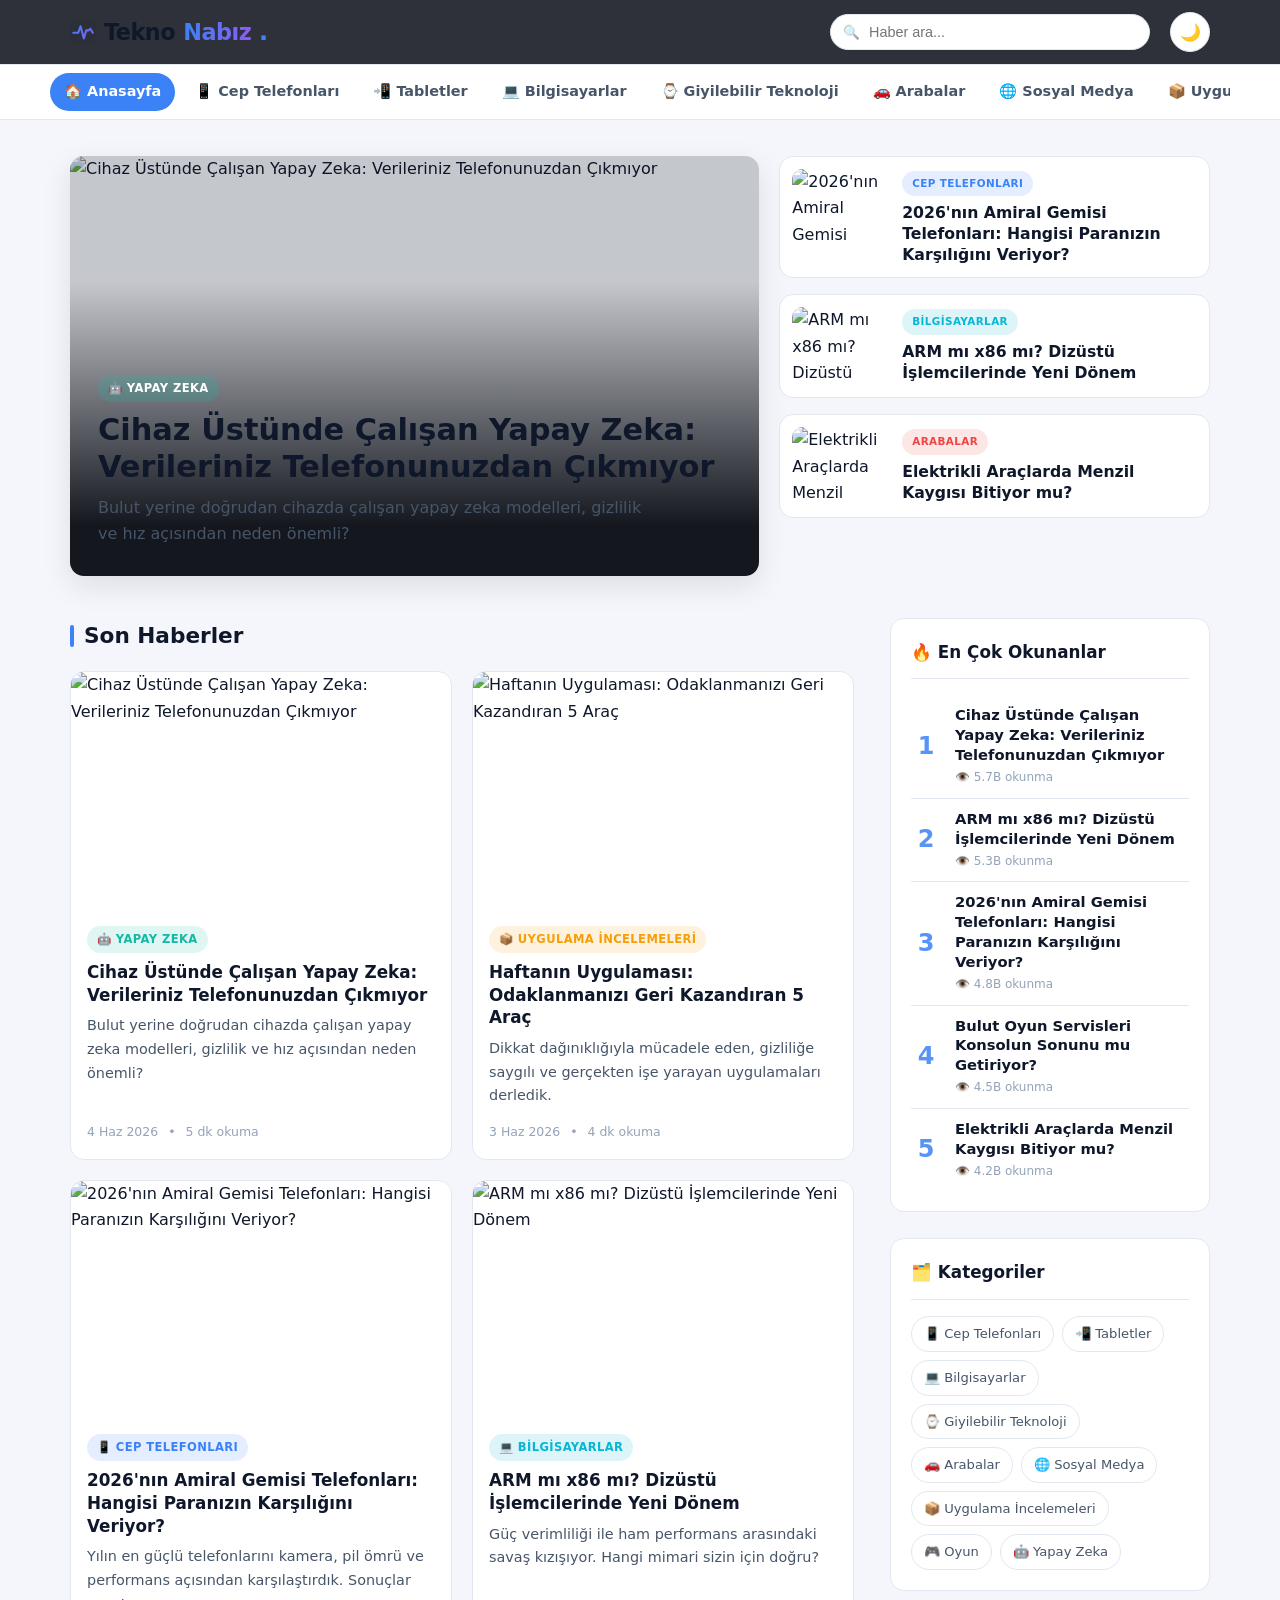
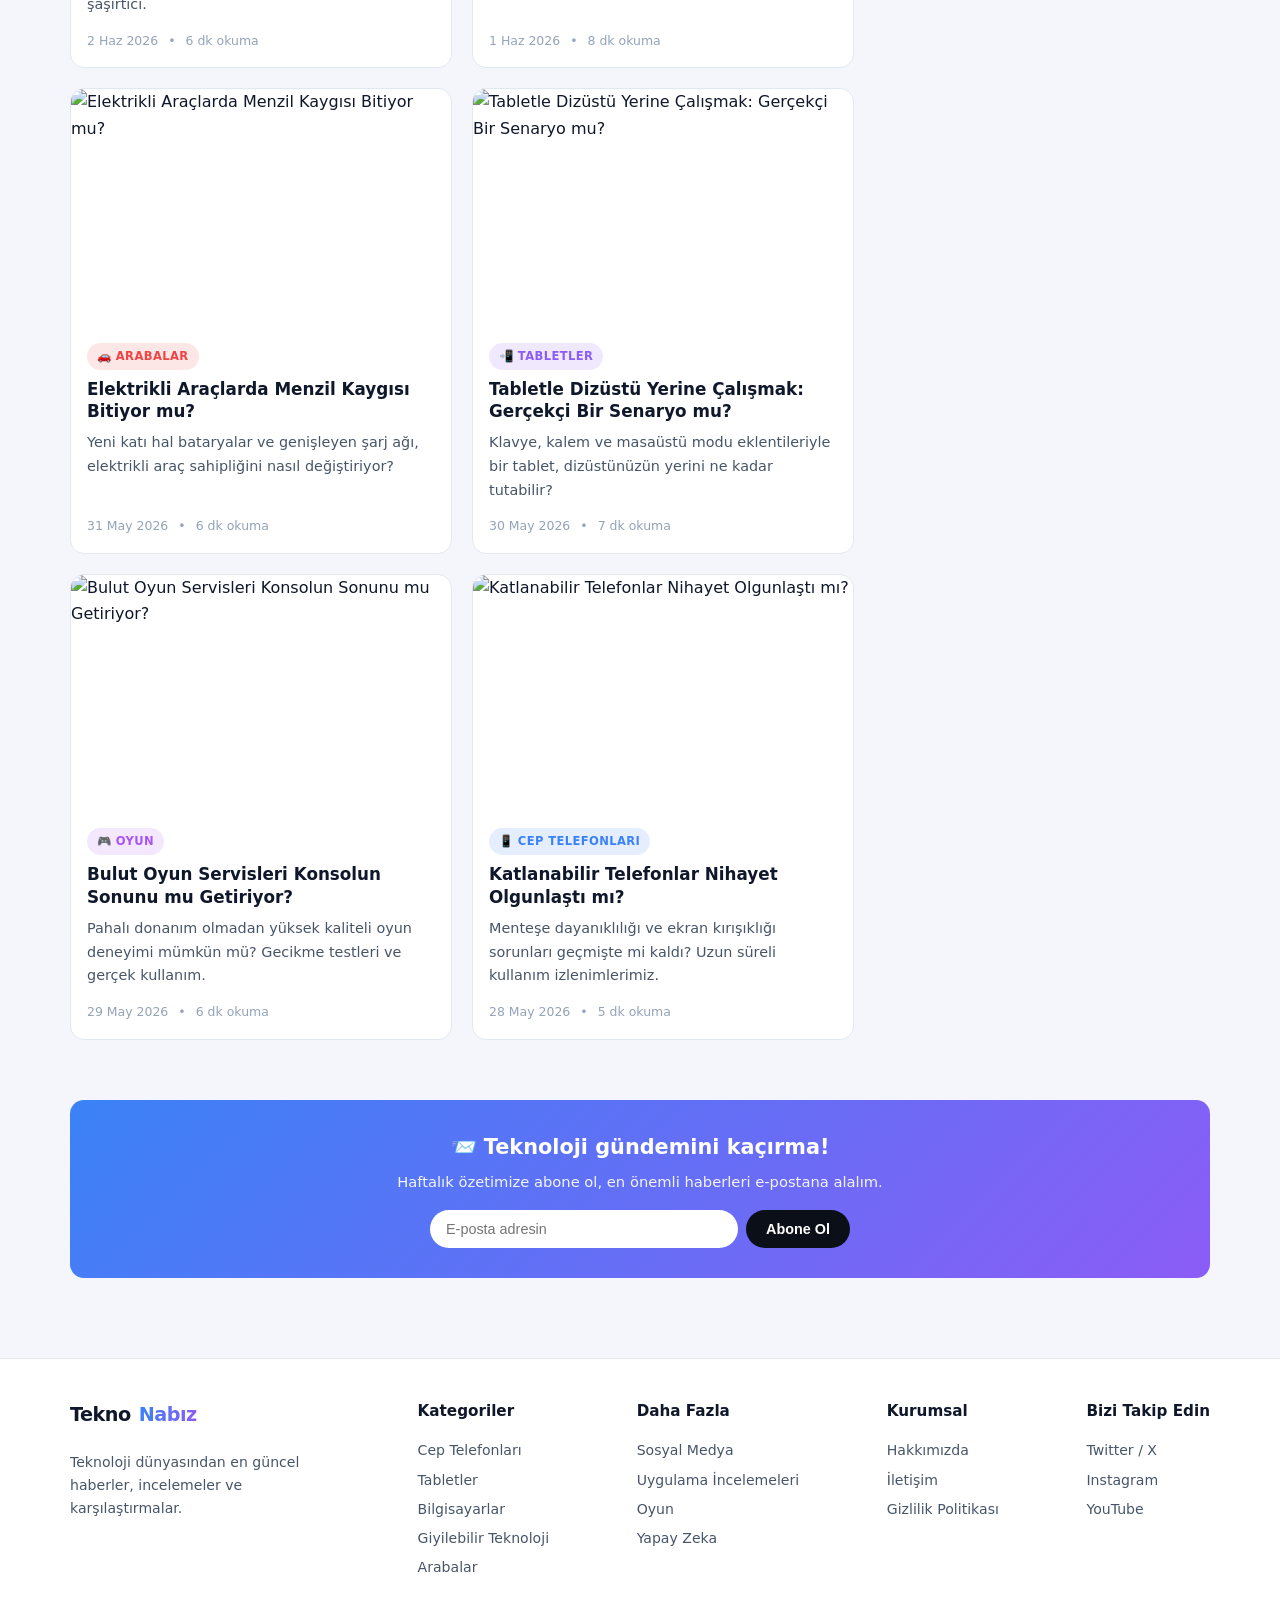
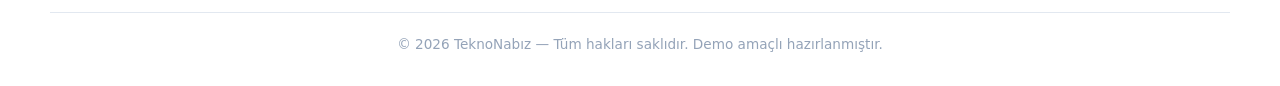
==== index.html @ 81ae5960 "TeknoNabiz teknoloji haber sitesi - ilk surum" ====
<!DOCTYPE html>
<html lang="tr">
<head>
  <meta charset="UTF-8">
  <meta name="viewport" content="width=device-width, initial-scale=1.0">
  <title>TeknoNabız — Teknoloji Haberleri ve İncelemeleri</title>
  <meta name="description" content="Cep telefonu, tablet, bilgisayar, giyilebilir teknoloji, otomobil, oyun ve yapay zeka haberleri.">
  <link rel="icon" href="assets/favicon.svg" type="image/svg+xml">
  <link rel="stylesheet" href="css/style.css">
</head>
<body>
  <div id="header"></div>
  <section class="hero" id="hero"></section>
  <section class="section" id="latest"></section>
  <section class="section" id="newsletter"></section>
  <div id="footer"></div>

  <script src="js/data.js"></script>
  <script src="js/main.js"></script>
  <script>renderHome();</script>
</body>
</html>
---- css/style.css ----
/* =========================================================
   TeknoNabız - Stil Dosyası
   ========================================================= */

:root {
  --bg:          #0b0f17;
  --bg-soft:     #131927;
  --bg-card:     #161d2e;
  --border:      #232c40;
  --text:        #e6ebf4;
  --text-soft:   #9aa6bd;
  --text-dim:    #6b7689;
  --accent:      #3b82f6;
  --accent-2:    #8b5cf6;
  --radius:      14px;
  --shadow:      0 10px 30px rgba(0,0,0,.35);
  --maxw:        1180px;
}

/* Açık tema */
html[data-theme="light"] {
  --bg:          #f4f6fb;
  --bg-soft:     #ffffff;
  --bg-card:     #ffffff;
  --border:      #e2e8f0;
  --text:        #0f172a;
  --text-soft:   #475569;
  --text-dim:    #94a3b8;
  --shadow:      0 10px 30px rgba(15,23,42,.10);
}

* { box-sizing: border-box; margin: 0; padding: 0; }

html { scroll-behavior: smooth; }

body {
  font-family: "Segoe UI", system-ui, -apple-system, Roboto, Helvetica, Arial, sans-serif;
  background: var(--bg);
  color: var(--text);
  line-height: 1.65;
  -webkit-font-smoothing: antialiased;
}

a { color: inherit; text-decoration: none; }

img { display: block; max-width: 100%; }

.container { max-width: var(--maxw); margin: 0 auto; padding: 0 20px; }

/* ---------------- Header ---------------- */
.site-header {
  position: sticky; top: 0; z-index: 50;
  background: rgba(11,15,23,.85);
  backdrop-filter: blur(12px);
  border-bottom: 1px solid var(--border);
}
.header-inner {
  display: flex; align-items: center; gap: 20px;
  height: 64px;
}
.logo {
  font-size: 1.4rem; font-weight: 800; letter-spacing: -.5px;
  white-space: nowrap; display: inline-flex; align-items: center; gap: 8px;
}
.logo-mark { flex: 0 0 auto; }
.logo span {
  background: linear-gradient(90deg, var(--accent), var(--accent-2));
  -webkit-background-clip: text; background-clip: text; color: transparent;
}
.logo .dot { color: var(--accent); }

.search-box {
  margin-left: auto; position: relative; flex: 0 1 320px;
}
.search-box input {
  width: 100%; padding: 9px 14px 9px 38px;
  background: var(--bg-soft); border: 1px solid var(--border);
  border-radius: 999px; color: var(--text); font-size: .9rem; outline: none;
  transition: border-color .2s;
}
.search-box input:focus { border-color: var(--accent); }
.search-box::before {
  content: "🔍"; position: absolute; left: 13px; top: 50%;
  transform: translateY(-50%); font-size: .85rem; opacity: .6;
}

.menu-toggle {
  display: none; background: none; border: none; color: var(--text);
  font-size: 1.5rem; cursor: pointer;
}

/* ---------------- Nav ---------------- */
.nav {
  border-bottom: 1px solid var(--border);
  background: var(--bg-soft);
}
.nav-inner {
  display: flex; gap: 6px; overflow-x: auto; padding: 8px 0;
  scrollbar-width: none;
}
.nav-inner::-webkit-scrollbar { display: none; }
.nav-link {
  white-space: nowrap; padding: 7px 14px; border-radius: 999px;
  font-size: .9rem; font-weight: 600; color: var(--text-soft);
  transition: background .2s, color .2s; flex: 0 0 auto;
}
.nav-link:hover { background: var(--bg-card); color: var(--text); }
.nav-link.active { background: var(--accent); color: #fff; }

/* ---------------- Hero ---------------- */
.hero { padding: 36px 0 12px; }
.hero-grid {
  display: grid; grid-template-columns: 1.6fr 1fr; gap: 20px;
}
.hero-main {
  position: relative; border-radius: var(--radius); overflow: hidden;
  min-height: 420px; box-shadow: var(--shadow);
}
.hero-main img { width: 100%; height: 100%; object-fit: cover; position: absolute; inset: 0; }
.hero-overlay {
  position: absolute; inset: 0;
  background: linear-gradient(to top, rgba(8,11,18,.95) 12%, rgba(8,11,18,.2) 70%);
  display: flex; flex-direction: column; justify-content: flex-end; padding: 28px;
}
.hero-main h2 { font-size: 1.9rem; line-height: 1.2; margin: 10px 0; }
.hero-main p { color: var(--text-soft); max-width: 560px; }

.hero-side { display: flex; flex-direction: column; gap: 16px; }
.hero-side .mini-card {
  display: flex; gap: 14px; background: var(--bg-card);
  border: 1px solid var(--border); border-radius: var(--radius);
  padding: 12px; transition: transform .2s, border-color .2s;
}
.hero-side .mini-card:hover { transform: translateY(-3px); border-color: var(--accent); }
.hero-side .mini-card img {
  width: 96px; height: 78px; object-fit: cover; border-radius: 10px; flex: 0 0 auto;
}
.hero-side .mini-card h3 { font-size: .98rem; line-height: 1.35; }

/* ---------------- Section ---------------- */
.section { padding: 30px 0; }
.section-head {
  display: flex; align-items: center; justify-content: space-between;
  margin-bottom: 18px;
}
.section-head h2 {
  font-size: 1.35rem; display: flex; align-items: center; gap: 10px;
}
.section-head .bar { width: 4px; height: 22px; border-radius: 4px; background: var(--accent); }
.section-head a { color: var(--accent); font-size: .9rem; font-weight: 600; }

/* ---------------- Card Grid ---------------- */
.grid {
  display: grid; grid-template-columns: repeat(auto-fill, minmax(260px, 1fr));
  gap: 20px;
}
.card {
  background: var(--bg-card); border: 1px solid var(--border);
  border-radius: var(--radius); overflow: hidden;
  display: flex; flex-direction: column;
  transition: transform .2s, border-color .2s, box-shadow .2s;
}
.card:hover { transform: translateY(-5px); border-color: var(--accent); box-shadow: var(--shadow); }
.card-img { aspect-ratio: 16/10; overflow: hidden; }
.card-img img { width: 100%; height: 100%; object-fit: cover; transition: transform .4s; }
.card:hover .card-img img { transform: scale(1.06); }
.card-body { padding: 16px; display: flex; flex-direction: column; gap: 8px; flex: 1; }
.card-body h3 { font-size: 1.05rem; line-height: 1.35; }
.card-body p { color: var(--text-soft); font-size: .9rem; }
.card-meta {
  margin-top: auto; display: flex; align-items: center; gap: 10px;
  font-size: .78rem; color: var(--text-dim); padding-top: 6px;
}

.chip {
  display: inline-flex; align-items: center; gap: 5px;
  font-size: .72rem; font-weight: 700; text-transform: uppercase;
  letter-spacing: .4px; padding: 4px 10px; border-radius: 999px;
  background: rgba(59,130,246,.15); color: var(--accent); width: fit-content;
}

/* ---------------- Article page ---------------- */
.article-wrap { max-width: 760px; margin: 0 auto; padding: 36px 20px 60px; }
.article-wrap .chip { margin-bottom: 16px; }
.article-wrap h1 { font-size: 2.1rem; line-height: 1.2; margin-bottom: 14px; }
.article-meta {
  display: flex; flex-wrap: wrap; gap: 16px; color: var(--text-dim);
  font-size: .9rem; padding-bottom: 22px; border-bottom: 1px solid var(--border);
  margin-bottom: 22px;
}
.article-hero { border-radius: var(--radius); overflow: hidden; margin-bottom: 26px; }
.article-hero img { width: 100%; max-height: 440px; object-fit: cover; }
.article-body p { margin-bottom: 18px; font-size: 1.08rem; color: #d4dcea; }
.article-tags { display: flex; flex-wrap: wrap; gap: 8px; margin-top: 28px; }
.tag {
  font-size: .8rem; padding: 5px 12px; background: var(--bg-soft);
  border: 1px solid var(--border); border-radius: 999px; color: var(--text-soft);
}
.back-link { color: var(--accent); font-weight: 600; display: inline-block; margin-bottom: 20px; }

/* ---------------- Page header (category) ---------------- */
.page-head { padding: 40px 0 10px; }
.page-head h1 { font-size: 2rem; display: flex; align-items: center; gap: 12px; }
.page-head p { color: var(--text-soft); margin-top: 8px; }

/* ---------------- Footer ---------------- */
.site-footer {
  border-top: 1px solid var(--border); background: var(--bg-soft);
  margin-top: 50px; padding: 40px 0 30px;
}
.footer-grid { display: flex; flex-wrap: wrap; gap: 40px; justify-content: space-between; }
.footer-col h4 { margin-bottom: 12px; font-size: .95rem; }
.footer-col a { display: block; color: var(--text-soft); font-size: .88rem; padding: 3px 0; }
.footer-col a:hover { color: var(--accent); }
.footer-bottom {
  margin-top: 30px; padding-top: 20px; border-top: 1px solid var(--border);
  color: var(--text-dim); font-size: .85rem; text-align: center;
}

.empty-state { text-align: center; padding: 80px 20px; color: var(--text-dim); }

/* ---------------- Responsive ---------------- */
/* ---------------- Tema değiştirici ---------------- */
.theme-toggle {
  background: var(--bg-soft); border: 1px solid var(--border);
  color: var(--text); width: 40px; height: 40px; border-radius: 50%;
  font-size: 1.05rem; cursor: pointer; flex: 0 0 auto;
  display: flex; align-items: center; justify-content: center;
  transition: background .2s, transform .2s;
}
.theme-toggle:hover { background: var(--bg-card); transform: rotate(20deg); }

/* ---------------- Home layout (içerik + yan sütun) ---------------- */
.home-layout { display: grid; grid-template-columns: 1fr 320px; gap: 36px; }
@media (max-width: 920px) { .home-layout { grid-template-columns: 1fr; } }

.sidebar { display: flex; flex-direction: column; gap: 26px; }
.widget {
  background: var(--bg-card); border: 1px solid var(--border);
  border-radius: var(--radius); padding: 20px;
}
.widget h3 {
  font-size: 1.05rem; margin-bottom: 16px; display: flex; align-items: center; gap: 8px;
  padding-bottom: 12px; border-bottom: 1px solid var(--border);
}

/* En çok okunanlar listesi */
.popular-item { display: flex; gap: 14px; align-items: center; padding: 10px 0; }
.popular-item + .popular-item { border-top: 1px solid var(--border); }
.popular-rank {
  font-size: 1.5rem; font-weight: 800; color: var(--accent);
  flex: 0 0 auto; width: 30px; text-align: center; opacity: .85;
}
.popular-item h4 { font-size: .92rem; line-height: 1.35; font-weight: 600; }
.popular-item .views { font-size: .75rem; color: var(--text-dim); margin-top: 3px; }
.popular-item:hover h4 { color: var(--accent); }

/* Kategori bulutu */
.cat-cloud { display: flex; flex-wrap: wrap; gap: 8px; }
.cat-cloud a {
  font-size: .82rem; padding: 6px 12px; border-radius: 999px;
  background: var(--bg-soft); border: 1px solid var(--border); color: var(--text-soft);
  transition: background .2s, color .2s;
}
.cat-cloud a:hover { background: var(--accent); color: #fff; border-color: var(--accent); }

/* ---------------- Bülten kutusu ---------------- */
.newsletter {
  background: linear-gradient(135deg, var(--accent), var(--accent-2));
  border-radius: var(--radius); padding: 30px; text-align: center; color: #fff;
}
.newsletter h3 { font-size: 1.3rem; margin-bottom: 6px; }
.newsletter p { opacity: .92; margin-bottom: 16px; font-size: .92rem; }
.newsletter form { display: flex; gap: 8px; max-width: 420px; margin: 0 auto; }
.newsletter input {
  flex: 1; padding: 11px 16px; border-radius: 999px; border: none;
  font-size: .9rem; outline: none;
}
.newsletter button {
  padding: 11px 20px; border-radius: 999px; border: none; cursor: pointer;
  background: #0b0f17; color: #fff; font-weight: 700; font-size: .9rem;
  transition: transform .2s;
}
.newsletter button:hover { transform: scale(1.04); }
.newsletter .ok { margin-top: 12px; font-weight: 600; }
@media (max-width: 520px) { .newsletter form { flex-direction: column; } }

/* ---------------- Beğeni / Paylaş çubuğu ---------------- */
.action-bar {
  display: flex; gap: 10px; flex-wrap: wrap; align-items: center;
  padding: 18px 0; margin: 22px 0; border-top: 1px solid var(--border);
  border-bottom: 1px solid var(--border);
}
.action-bar .label { color: var(--text-dim); font-size: .85rem; margin-right: 4px; }
.act-btn {
  display: inline-flex; align-items: center; gap: 7px; cursor: pointer;
  padding: 8px 16px; border-radius: 999px; font-size: .88rem; font-weight: 600;
  background: var(--bg-soft); border: 1px solid var(--border); color: var(--text);
  transition: background .2s, border-color .2s, transform .15s;
}
.act-btn:hover { border-color: var(--accent); transform: translateY(-2px); }
.act-btn.liked { background: rgba(239,68,68,.15); border-color: #ef4444; color: #ef4444; }
.act-btn.x   { color: #1d9bf0; }
.act-btn.wa  { color: #25d366; }
.act-btn.cp  { color: var(--accent); }

/* ---------------- Yorumlar ---------------- */
.comments-wrap { max-width: 760px; margin: 10px auto 0; padding: 10px 20px 40px; }
.comments-title { font-size: 1.3rem; margin-bottom: 18px; }
.comment-form { display: flex; flex-direction: column; gap: 10px; margin-bottom: 26px; }
.comment-form input, .comment-form textarea {
  background: var(--bg-soft); border: 1px solid var(--border); border-radius: 10px;
  padding: 11px 14px; color: var(--text); font-size: .92rem; font-family: inherit; outline: none;
  resize: vertical;
}
.comment-form input:focus, .comment-form textarea:focus { border-color: var(--accent); }
.comment-form button {
  align-self: flex-start; background: var(--accent); color: #fff; border: none;
  padding: 10px 22px; border-radius: 999px; font-weight: 700; font-size: .9rem; cursor: pointer;
  transition: transform .15s, filter .2s;
}
.comment-form button:hover { transform: translateY(-2px); filter: brightness(1.1); }
.no-comment { color: var(--text-dim); padding: 14px 0; }
.comment {
  background: var(--bg-card); border: 1px solid var(--border);
  border-radius: 12px; padding: 14px 16px; margin-bottom: 12px;
}
.comment-head { display: flex; align-items: center; gap: 10px; margin-bottom: 8px; }
.comment-avatar {
  width: 32px; height: 32px; border-radius: 50%; flex: 0 0 auto;
  display: flex; align-items: center; justify-content: center; font-weight: 700; color: #fff;
  background: linear-gradient(135deg, var(--accent), var(--accent-2)); font-size: .9rem;
}
.comment-head strong { font-size: .95rem; }
.comment-date { color: var(--text-dim); font-size: .78rem; margin-left: auto; }
.comment p { color: var(--text-soft); font-size: .95rem; white-space: pre-wrap; }

/* ---------------- İçerik sayfası (Hakkımızda/İletişim) ---------------- */
.page-content { max-width: 760px; margin: 0 auto; padding: 30px 20px 50px; }
.page-content h2 { font-size: 1.3rem; margin: 26px 0 12px; }
.page-content p { color: var(--text-soft); margin-bottom: 14px; }
.page-content ul { color: var(--text-soft); margin: 0 0 16px 20px; }
.page-content li { margin-bottom: 6px; }
.value-grid { display: grid; grid-template-columns: repeat(auto-fit, minmax(200px, 1fr)); gap: 16px; margin: 20px 0; }
.value-card { background: var(--bg-card); border: 1px solid var(--border); border-radius: 12px; padding: 18px; }
.value-card .ic { font-size: 1.6rem; }
.value-card h3 { margin: 8px 0 6px; font-size: 1.05rem; }
.value-card p { font-size: .88rem; margin: 0; }
.contact-ok { background: rgba(16,185,129,.15); border: 1px solid #10b981; color: #10b981;
  padding: 14px; border-radius: 10px; margin-top: 14px; font-weight: 600; }

/* ---------------- Animasyon ---------------- */
@keyframes fadeUp { from { opacity: 0; transform: translateY(16px); } to { opacity: 1; transform: none; } }
.reveal { opacity: 0; }
.reveal.in { animation: fadeUp .5s ease forwards; }
.grid > .reveal { display: flex; }   /* sarmalayıcı kart yüksekliğini korusun */

/* Scroll progress bar (haber sayfası) */
.read-progress {
  position: fixed; top: 0; left: 0; height: 3px; width: 0;
  background: linear-gradient(90deg, var(--accent), var(--accent-2));
  z-index: 100; transition: width .1s linear;
}

/* ---------------- Responsive ---------------- */
@media (max-width: 820px) {
  .hero-grid { grid-template-columns: 1fr; }
  .hero-main { min-height: 320px; }
  .hero-main h2 { font-size: 1.5rem; }
  .search-box { flex: 0 1 180px; }
  .article-wrap h1 { font-size: 1.6rem; }
}
@media (max-width: 600px) {
  .search-box { display: none; }
}
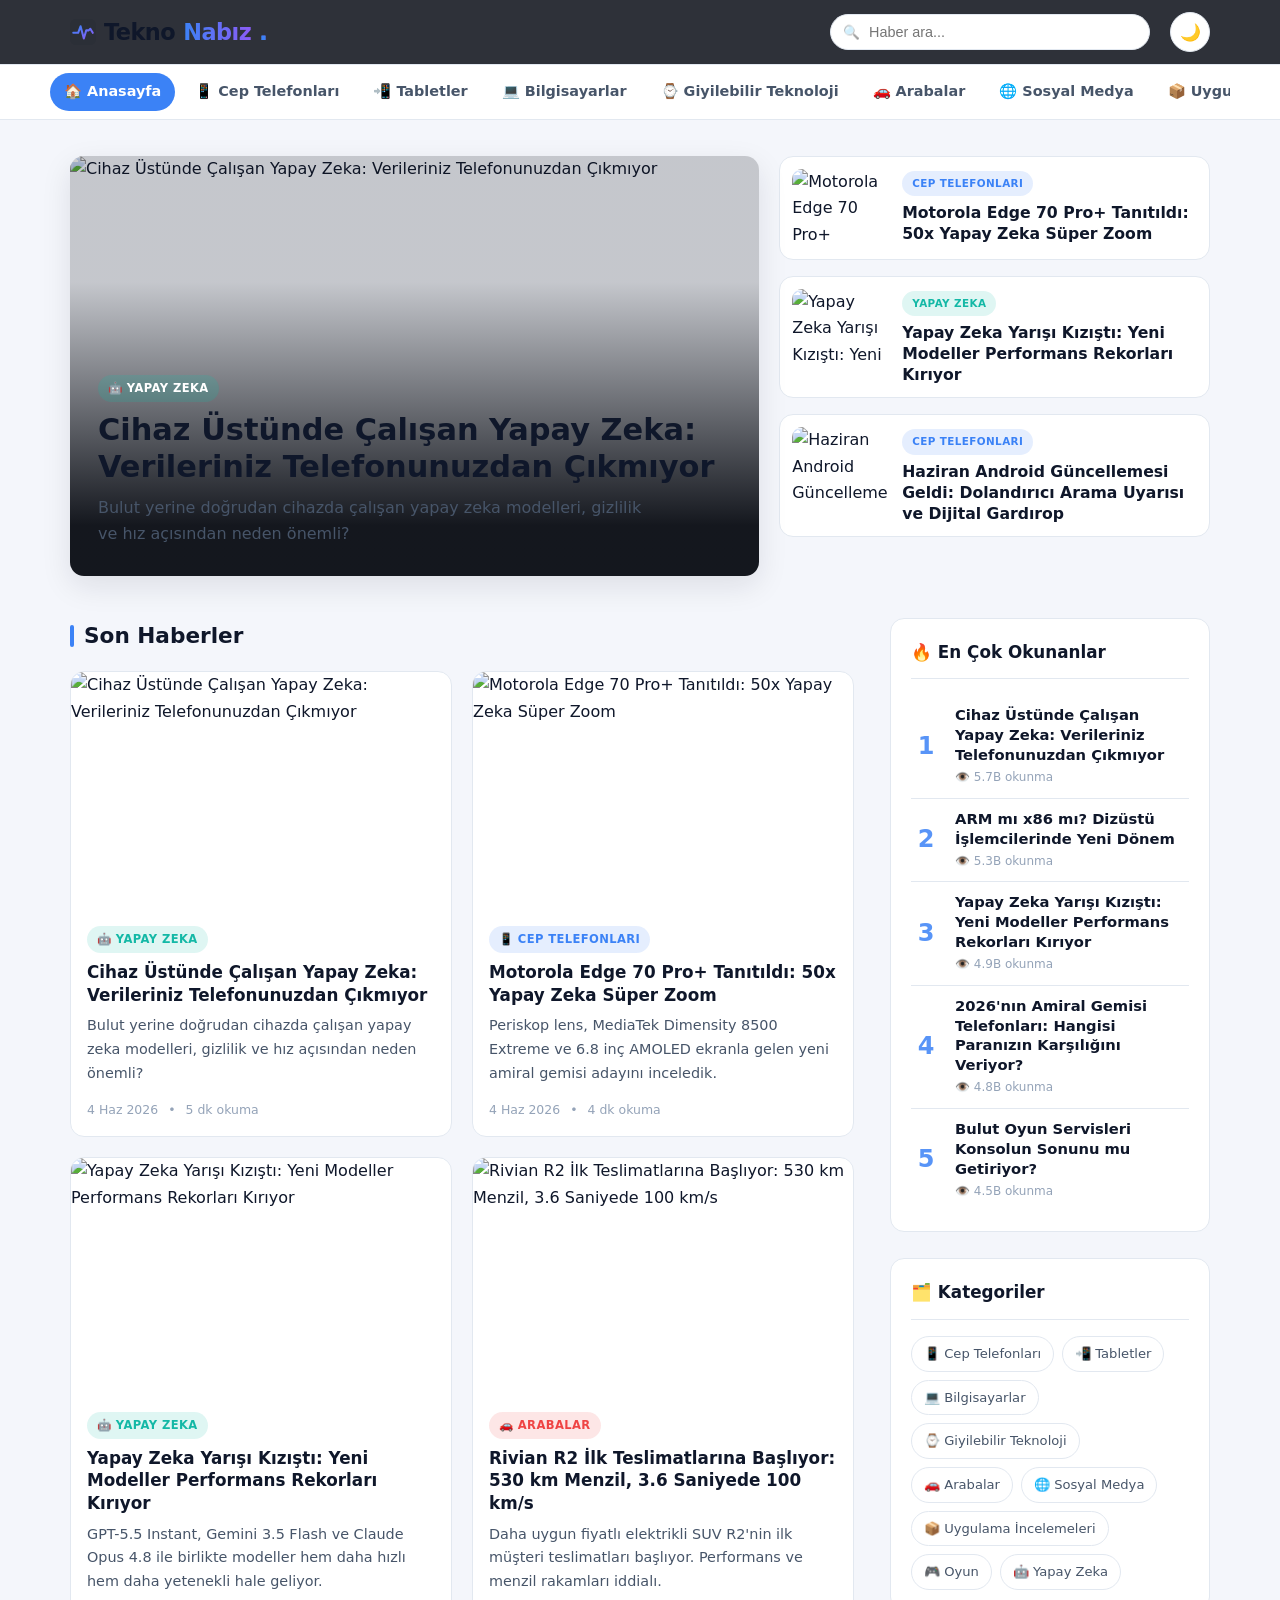
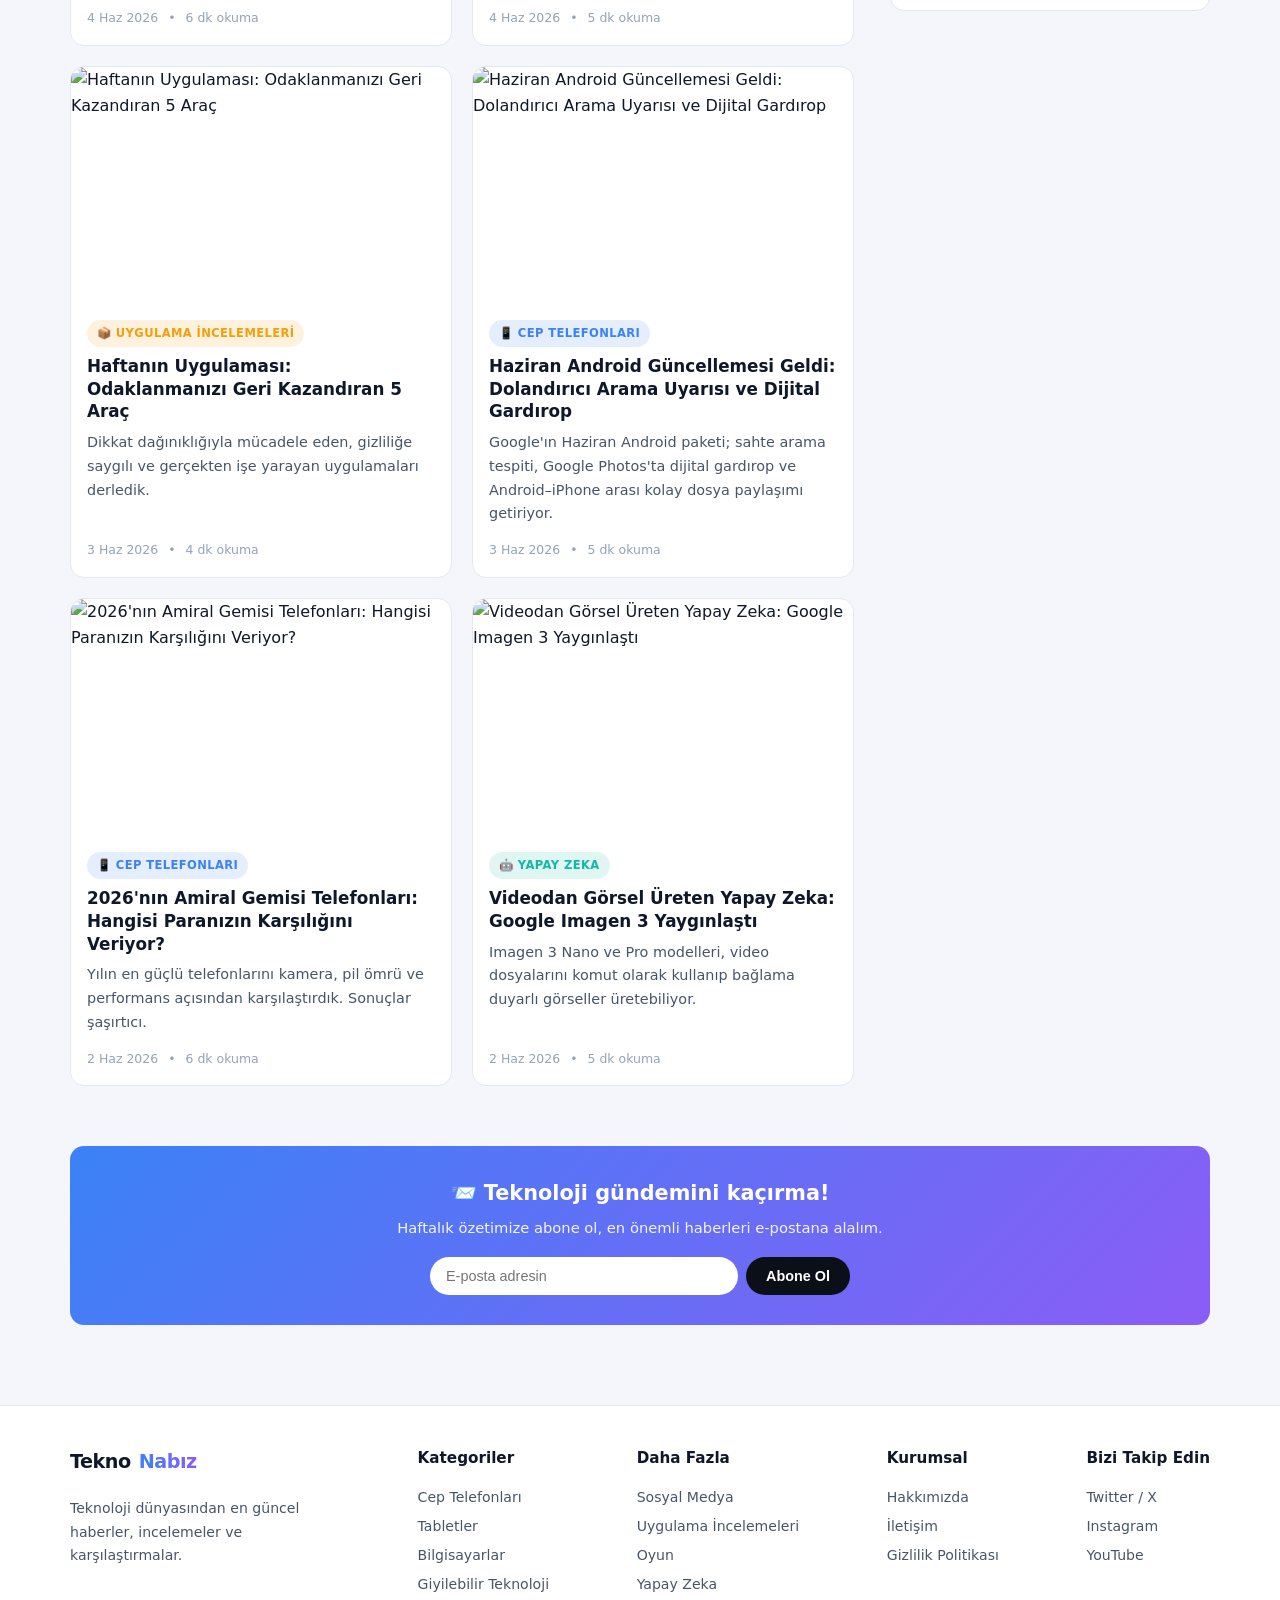
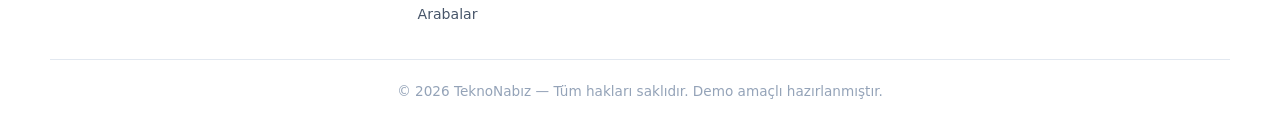
==== commit 4e84e236: "SEO: anasayfa meta aciklamasi zenginlestirildi (otomatik dagitim testi)" ====
--- a/index.html
+++ b/index.html
@@ -4,7 +4,7 @@
   <meta charset="UTF-8">
   <meta name="viewport" content="width=device-width, initial-scale=1.0">
   <title>TeknoNabız — Teknoloji Haberleri ve İncelemeleri</title>
-  <meta name="description" content="Cep telefonu, tablet, bilgisayar, giyilebilir teknoloji, otomobil, oyun ve yapay zeka haberleri.">
+  <meta name="description" content="Cep telefonu, tablet, bilgisayar, giyilebilir teknoloji, otomobil, oyun ve yapay zeka haberleri. Her gun guncel teknoloji haberleri ve incelemeleri TeknoNabiz'da.">
   <link rel="icon" href="assets/favicon.svg" type="image/svg+xml">
   <link rel="stylesheet" href="css/style.css">
 </head>
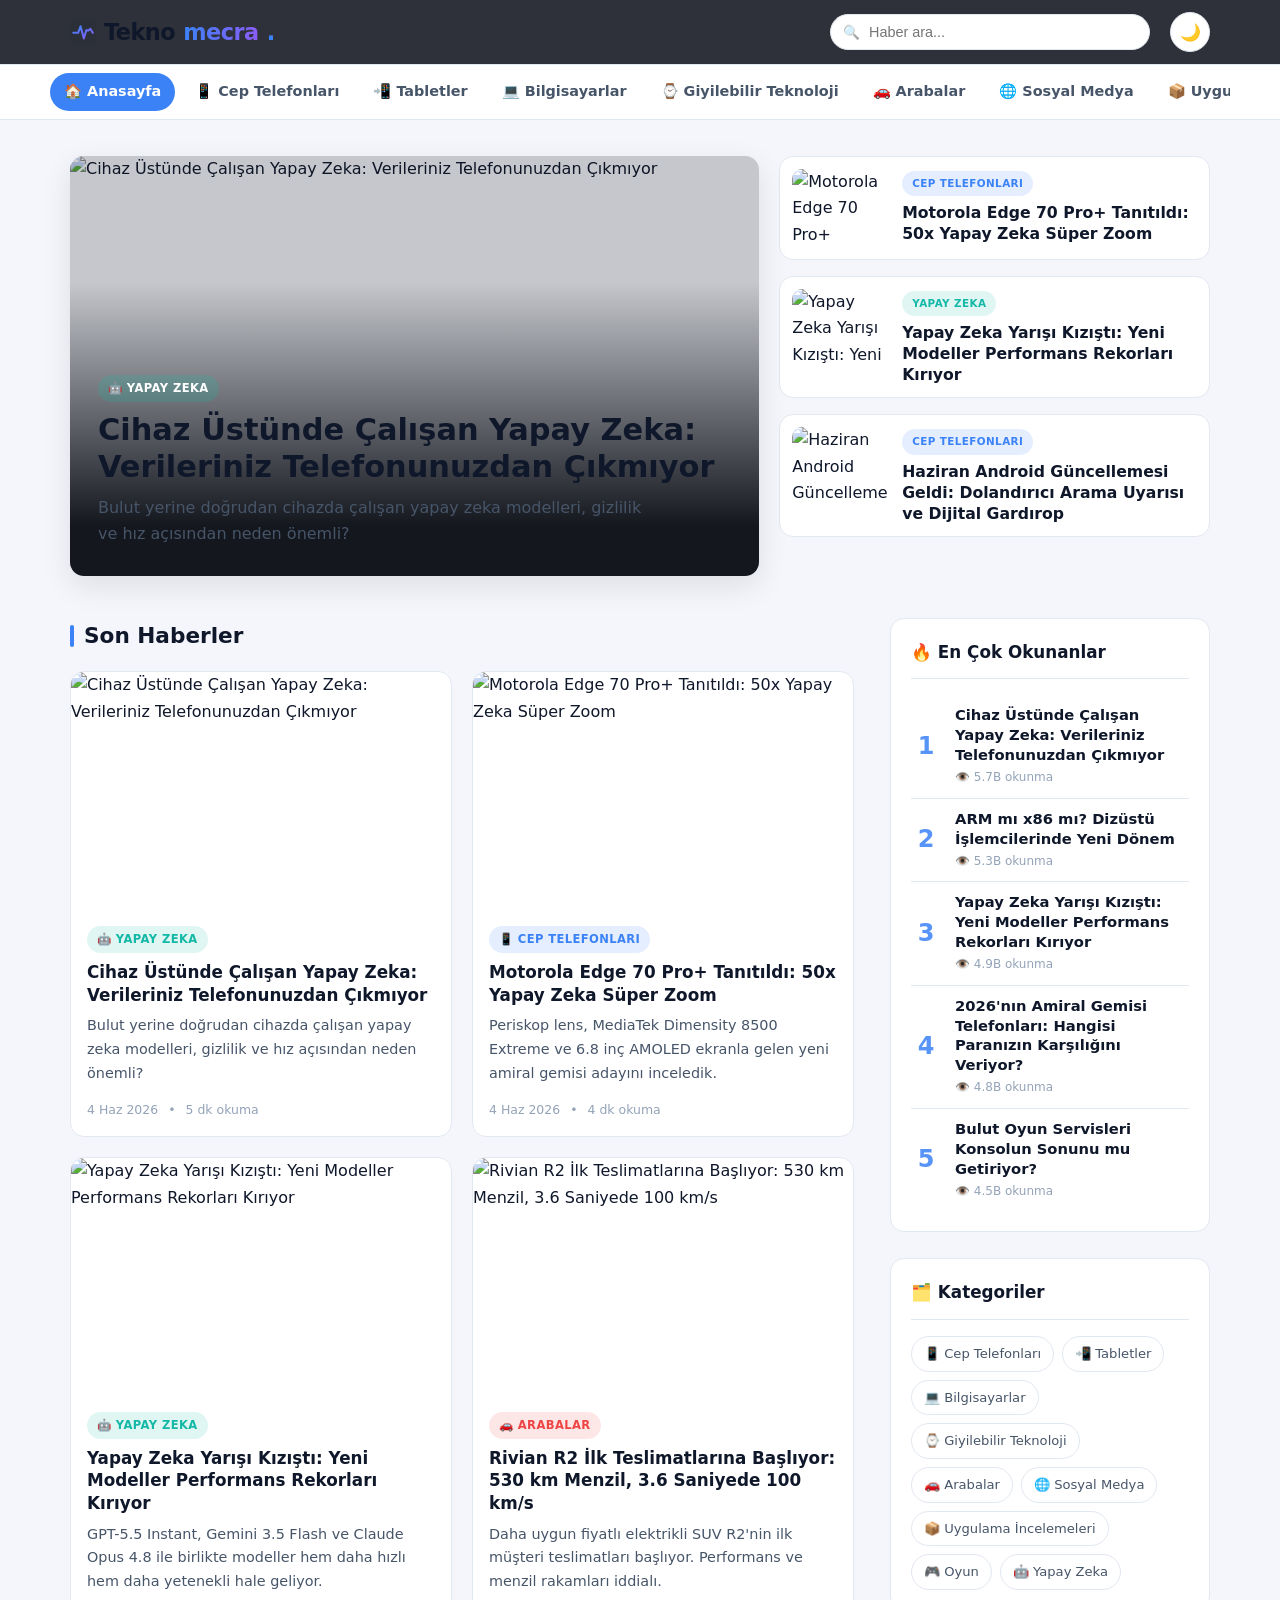
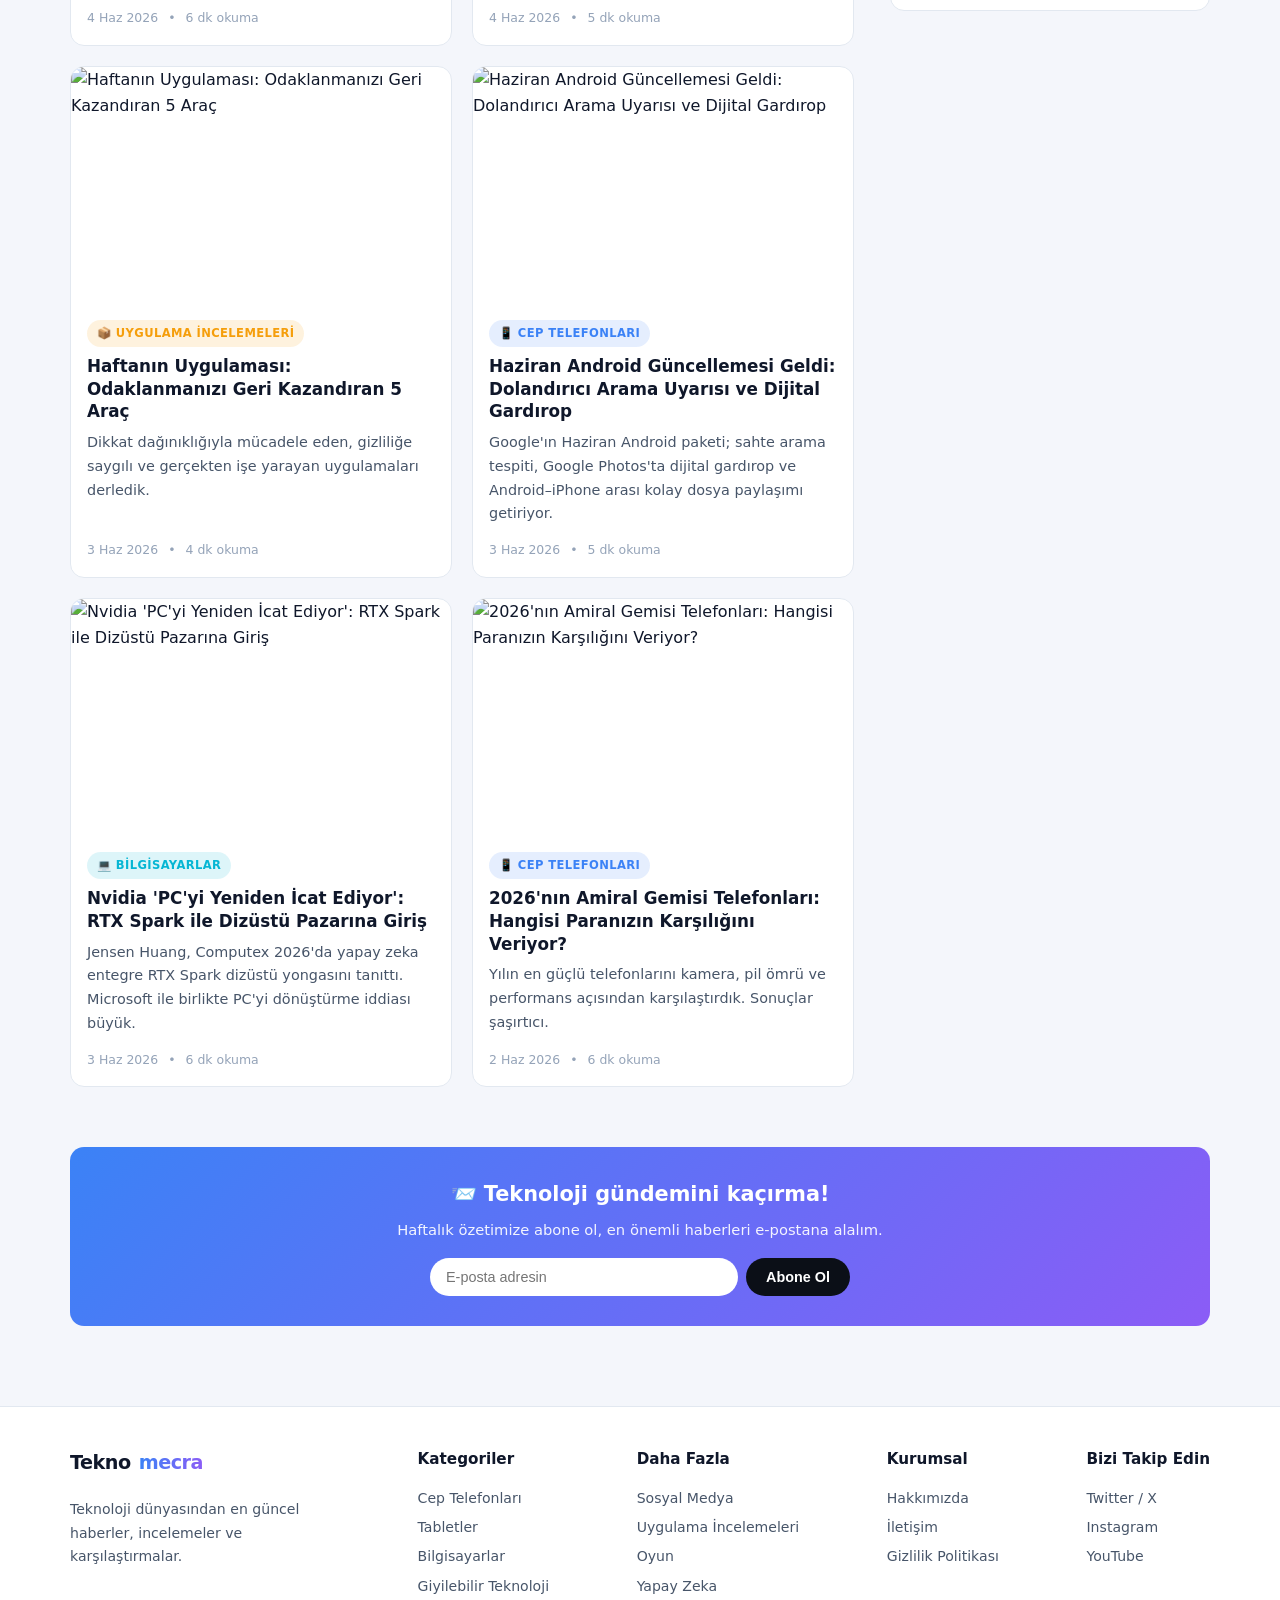
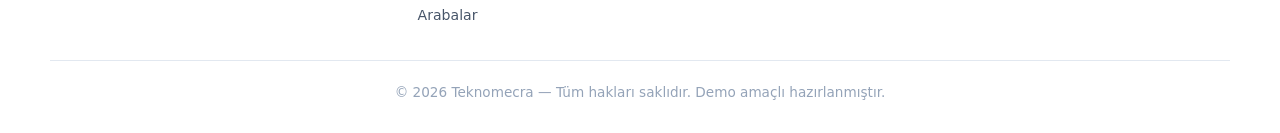
==== commit 75f9fc3d: "Yeniden adlandirma: TeknoNabiz -> Teknomecra (logo, basliklar, footer, dokumanlar)" ====
--- a/index.html
+++ b/index.html
@@ -3,8 +3,8 @@
 <head>
   <meta charset="UTF-8">
   <meta name="viewport" content="width=device-width, initial-scale=1.0">
-  <title>TeknoNabız — Teknoloji Haberleri ve İncelemeleri</title>
-  <meta name="description" content="Cep telefonu, tablet, bilgisayar, giyilebilir teknoloji, otomobil, oyun ve yapay zeka haberleri. Her gun guncel teknoloji haberleri ve incelemeleri TeknoNabiz'da.">
+  <title>Teknomecra — Teknoloji Haberleri ve İncelemeleri</title>
+  <meta name="description" content="Cep telefonu, tablet, bilgisayar, giyilebilir teknoloji, otomobil, oyun ve yapay zeka haberleri. Her gun guncel teknoloji haberleri ve incelemeleri Teknomecra'da.">
   <link rel="icon" href="assets/favicon.svg" type="image/svg+xml">
   <link rel="stylesheet" href="css/style.css">
 </head>
--- a/css/style.css
+++ b/css/style.css
@@ -1,5 +1,5 @@
 /* =========================================================
-   TeknoNabız - Stil Dosyası
+   Teknomecra - Stil Dosyası
    ========================================================= */
 
 :root {
